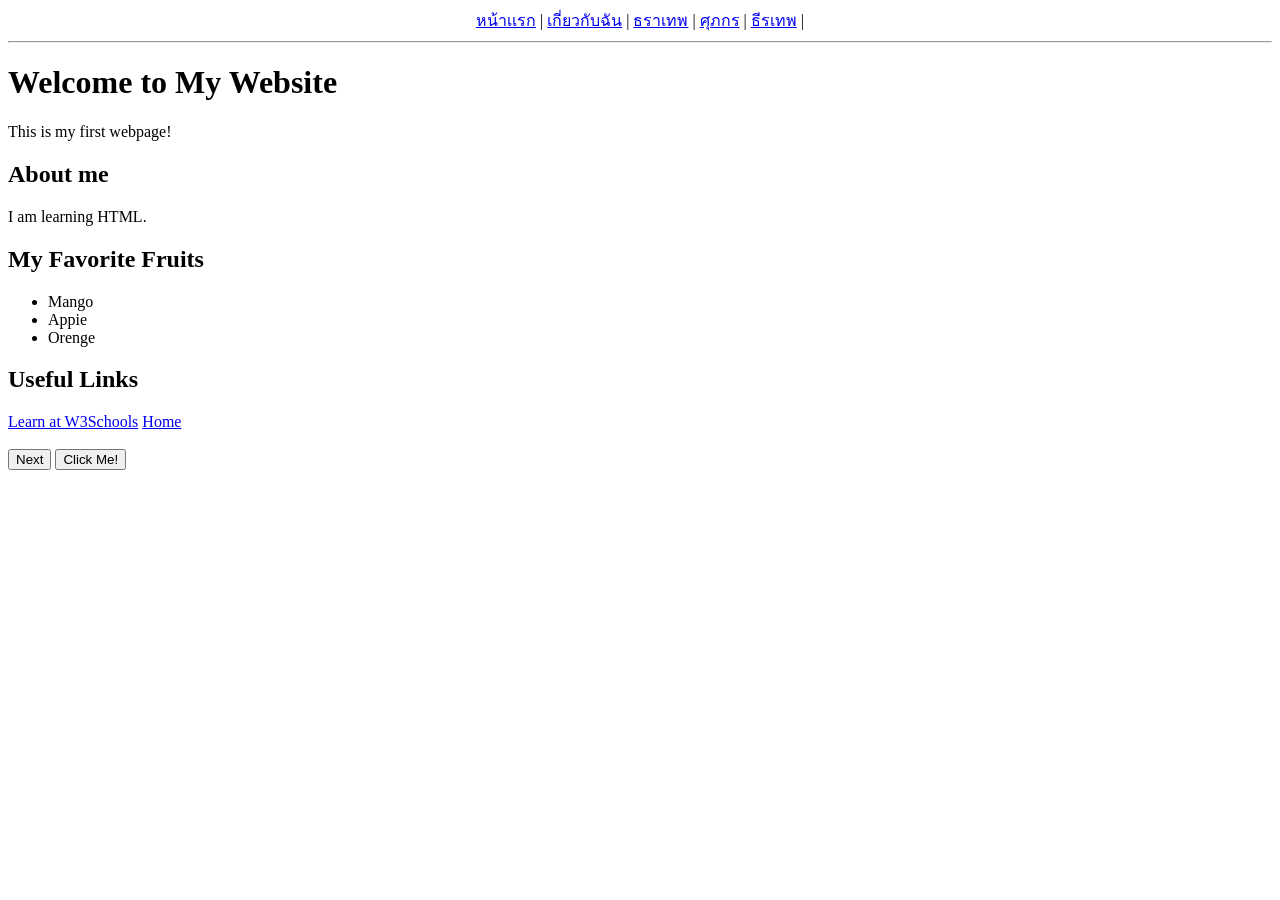
==== index.html @ 25d06b54 "edit h1" ====
<!doctype html>
<html>
    <head>
        <meta charset="utf-8">
        <title>Chanasit's Note</title>
    </head>
    <body>
        <center>
         <nav>
            <a href="index.html">หน้าเเรก</a> |
            <a href="Songkran.html">เกี่ยวกับฉัน</a> |
            <a href="Tharathep.html">ธราเทพ</a> |
            <a href="ball.html">ศุภกร</a> |
            <a href="bank.html">ธีรเทพ</a> |
        </nav>
        </center>

        <hr>

        <h1>Welcome to My Website</h1>
        <p1>This is my first webpage!</p1>

        <h2>About me</h2>
        <p>I am learning HTML.</p>

        <h2>My Favorite Fruits</h2>
        <ul>
            <li>Mango</li>
            <li>Appie</li>
            <li>Orenge</li>
        </ul>

        <h2>Useful Links</h2>
        <a href="https://www.w3schools.com">Learn at W3Schools</a>
        <a href="basichtml2.html">Home</a>
        <br><br>
        <a href="Songkran.html"><button>Next</button></a>
        <button>Click Me!</button>
    </body>

</html>
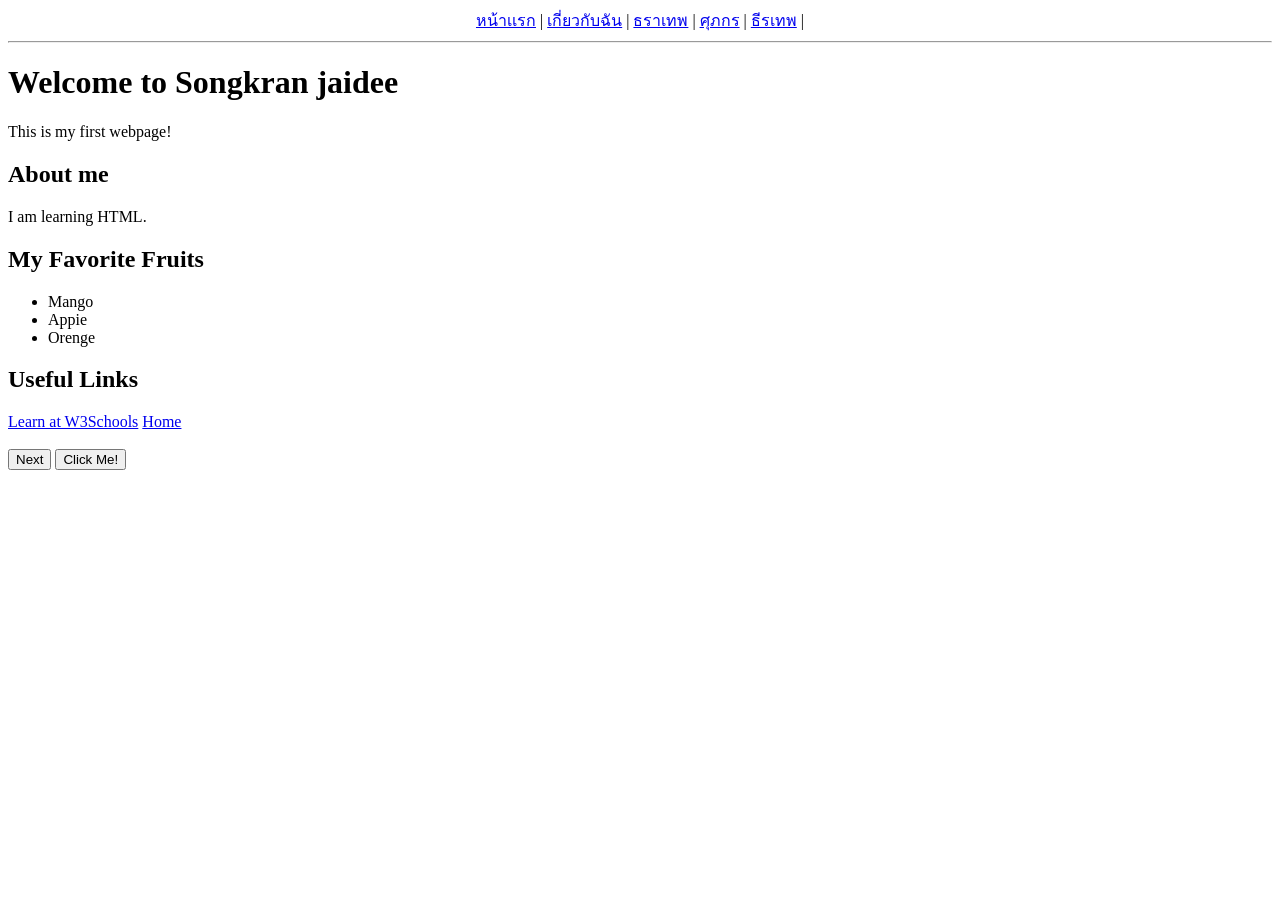
==== commit e96cb8d4: "edit h1" ====
--- a/index.html
+++ b/index.html
@@ -17,7 +17,7 @@
 
         <hr>
 
-        <h1>Welcome to My Website</h1>
+        <h1>Welcome to Songkran jaidee</h1>
         <p1>This is my first webpage!</p1>
 
         <h2>About me</h2>
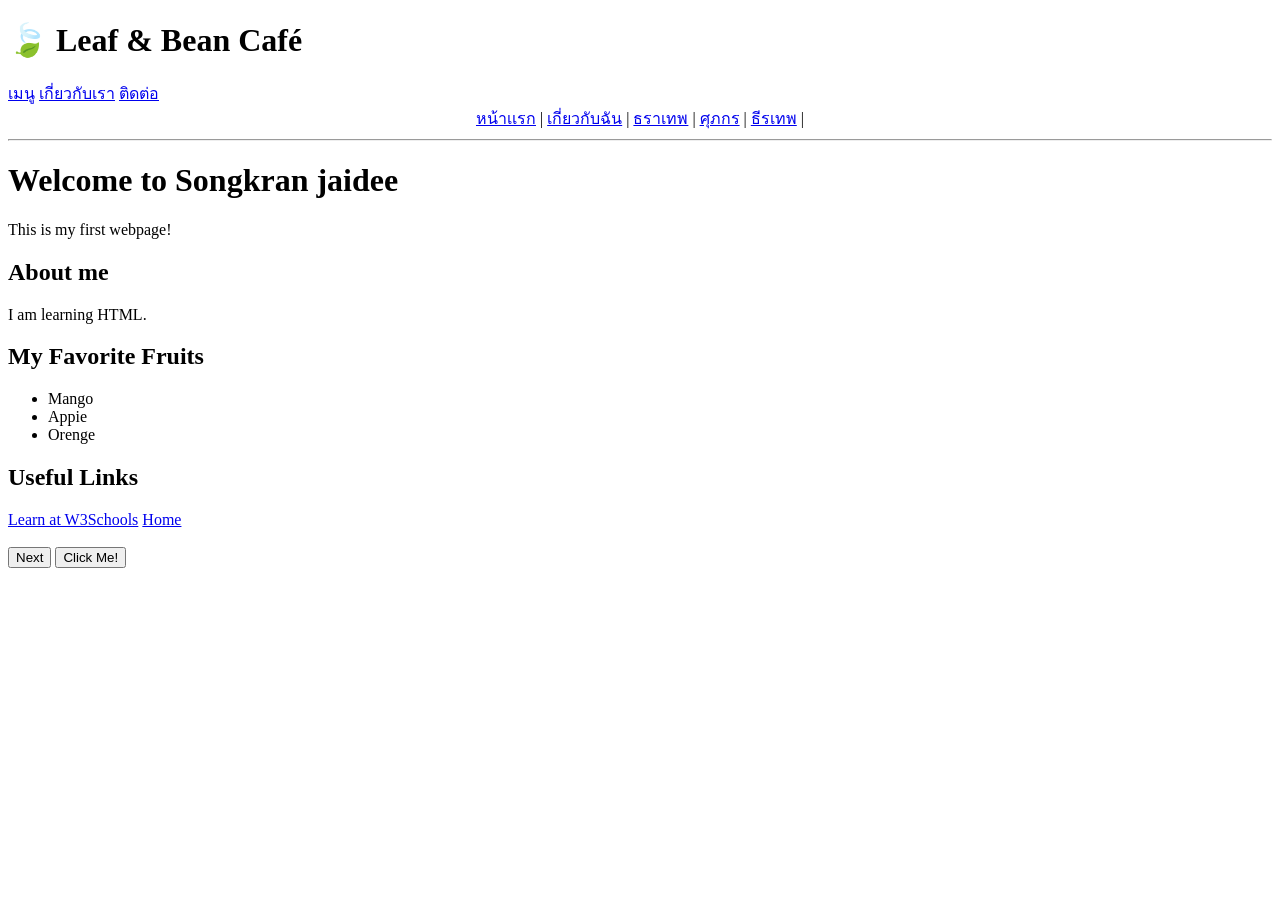
==== commit 6bb967eb: "add header" ====
--- a/index.html
+++ b/index.html
@@ -5,6 +5,14 @@
         <title>Chanasit's Note</title>
     </head>
     <body>
+        <header>
+    <h1>🍃 Leaf & Bean Café</h1>
+    <nav>
+        <a href="#menu">เมนู</a>
+        <a href="#about">เกี่ยวกับเรา</a>
+        <a href="#contact">ติดต่อ</a>
+    </nav>
+</header>
         <center>
          <nav>
             <a href="index.html">หน้าเเรก</a> |
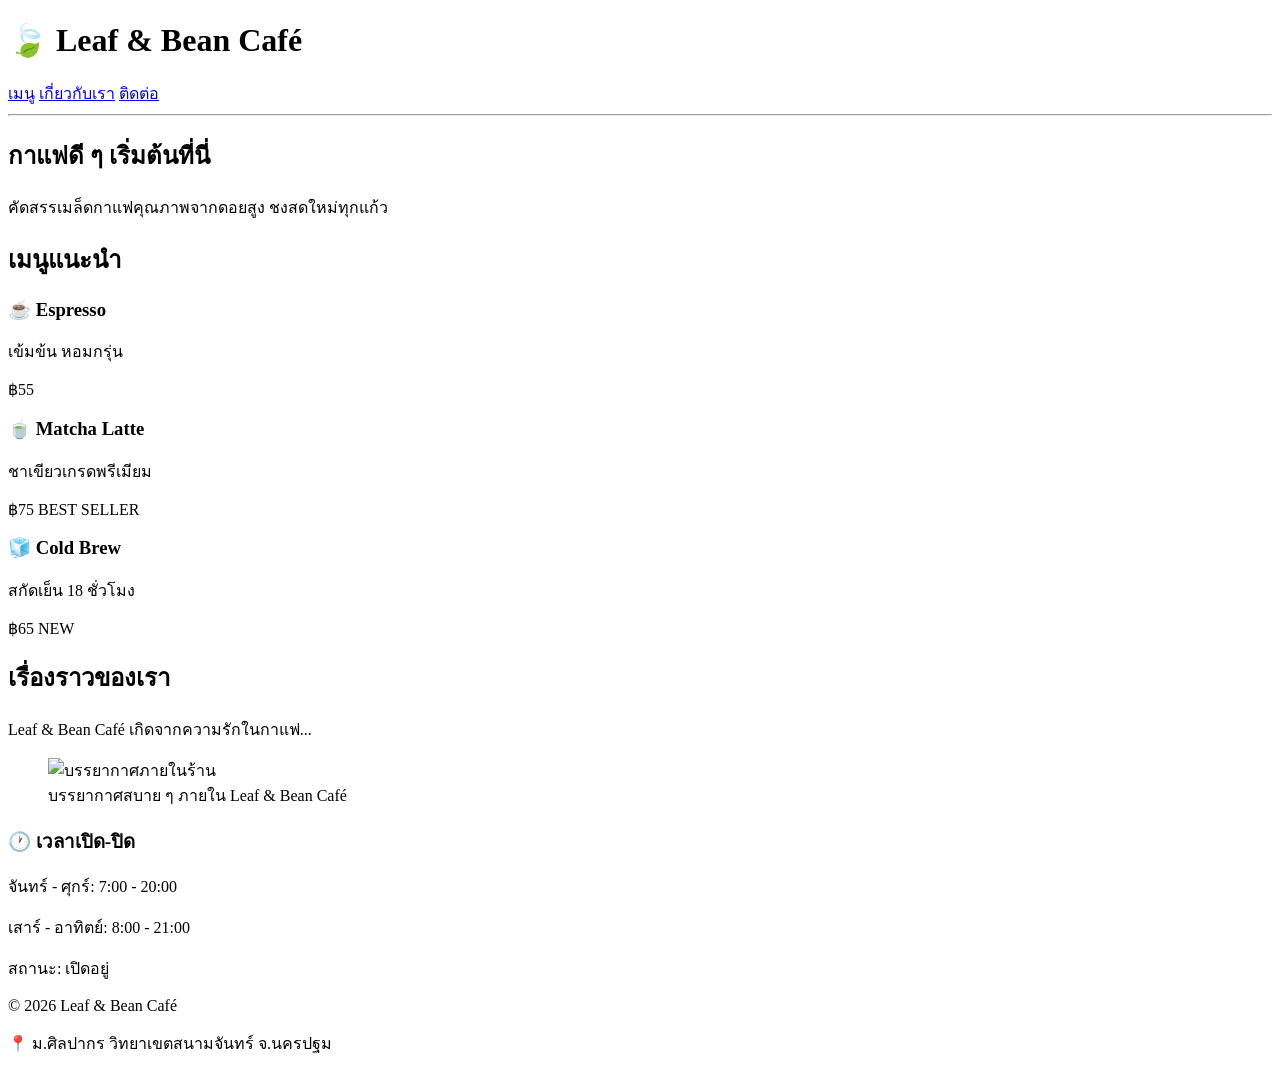
==== commit fe76e546: "new layout" ====
--- a/index.html
+++ b/index.html
@@ -8,42 +8,68 @@
         <header>
     <h1>🍃 Leaf & Bean Café</h1>
     <nav>
-        <a href="#menu">เมนู</a>
+        <a href="#drinkmenu">เมนู</a>
         <a href="#about">เกี่ยวกับเรา</a>
         <a href="#contact">ติดต่อ</a>
     </nav>
-</header>
-        <center>
-         <nav>
-            <a href="index.html">หน้าเเรก</a> |
-            <a href="Songkran.html">เกี่ยวกับฉัน</a> |
-            <a href="Tharathep.html">ธราเทพ</a> |
-            <a href="ball.html">ศุภกร</a> |
-            <a href="bank.html">ธีรเทพ</a> |
-        </nav>
-        </center>
+</header>  
+        <hr>
+        <main>
+    <!-- ส่วน Hero -->
+    <section>
+        <h2>กาแฟดี ๆ เริ่มต้นที่นี่</h2>
+        <p>คัดสรรเมล็ดกาแฟคุณภาพจากดอยสูง ชงสดใหม่ทุกแก้ว</p>
+    </section>
 
-        <hr>
+    <!-- ส่วนเมนู -->
+    <section id="menu"> 
+        <h2>เมนูแนะนำ</h2>
+     <div class="menu-grid">                     <!-- จัดเป็น Grid -->
 
-        <h1>Welcome to Songkran jaidee</h1>
-        <p1>This is my first webpage!</p1>
+    <div class="card">                           <!-- class "card" ใช้ซ้ำได้ -->
+        <h3 class="card-title">☕ Espresso</h3>
+        <p class="card-desc">เข้มข้น หอมกรุ่น</p>
+        <span class="price">฿55</span>
+    </div>
 
-        <h2>About me</h2>
-        <p>I am learning HTML.</p>
+    <div class="card featured">                  <!-- 2 class: card + featured -->
+        <h3 class="card-title">🍵 Matcha Latte</h3>
+        <p class="card-desc">ชาเขียวเกรดพรีเมียม</p>
+        <span class="price">฿75</span>
+        <span class="badge bestseller">BEST SELLER</span>
+    </div>
 
-        <h2>My Favorite Fruits</h2>
-        <ul>
-            <li>Mango</li>
-            <li>Appie</li>
-            <li>Orenge</li>
-        </ul>
+    <div class="card">
+        <h3 class="card-title">🧊 Cold Brew</h3>
+        <p class="card-desc">สกัดเย็น 18 ชั่วโมง</p>
+        <span class="price">฿65</span>
+        <span class="badge new">NEW</span>
+    </div>
 
-        <h2>Useful Links</h2>
-        <a href="https://www.w3schools.com">Learn at W3Schools</a>
-        <a href="basichtml2.html">Home</a>
-        <br><br>
-        <a href="Songkran.html"><button>Next</button></a>
-        <button>Click Me!</button>
+</div>
+    </section>
+
+    <!-- เรื่องราวร้าน — เนื้อหาอิสระ ใช้ <article> -->
+    <article id="about">
+        <h2>เรื่องราวของเรา</h2>
+        <p>Leaf & Bean Café เกิดจากความรักในกาแฟ...</p>
+        <figure>
+            <img src="cafe-interior.jpg" alt="บรรยากาศภายในร้าน">
+            <figcaption>บรรยากาศสบาย ๆ ภายใน Leaf & Bean Café</figcaption>
+        </figure>
+    </article>
+</main>
+<aside>
+    <h3>🕐 เวลาเปิด-ปิด</h3>
+    <p>จันทร์ - ศุกร์: 7:00 - 20:00</p>
+    <p>เสาร์ - อาทิตย์: 8:00 - 21:00</p>
+    <p>สถานะ: <span>เปิดอยู่</span></p>
+</aside>
+
+<footer id="contact">
+    <p>&copy; 2026 Leaf & Bean Café</p>
+    <p>📍 ม.ศิลปากร วิทยาเขตสนามจันทร์ จ.นครปฐม</p>
+</footer>
     </body>
 
 </html>
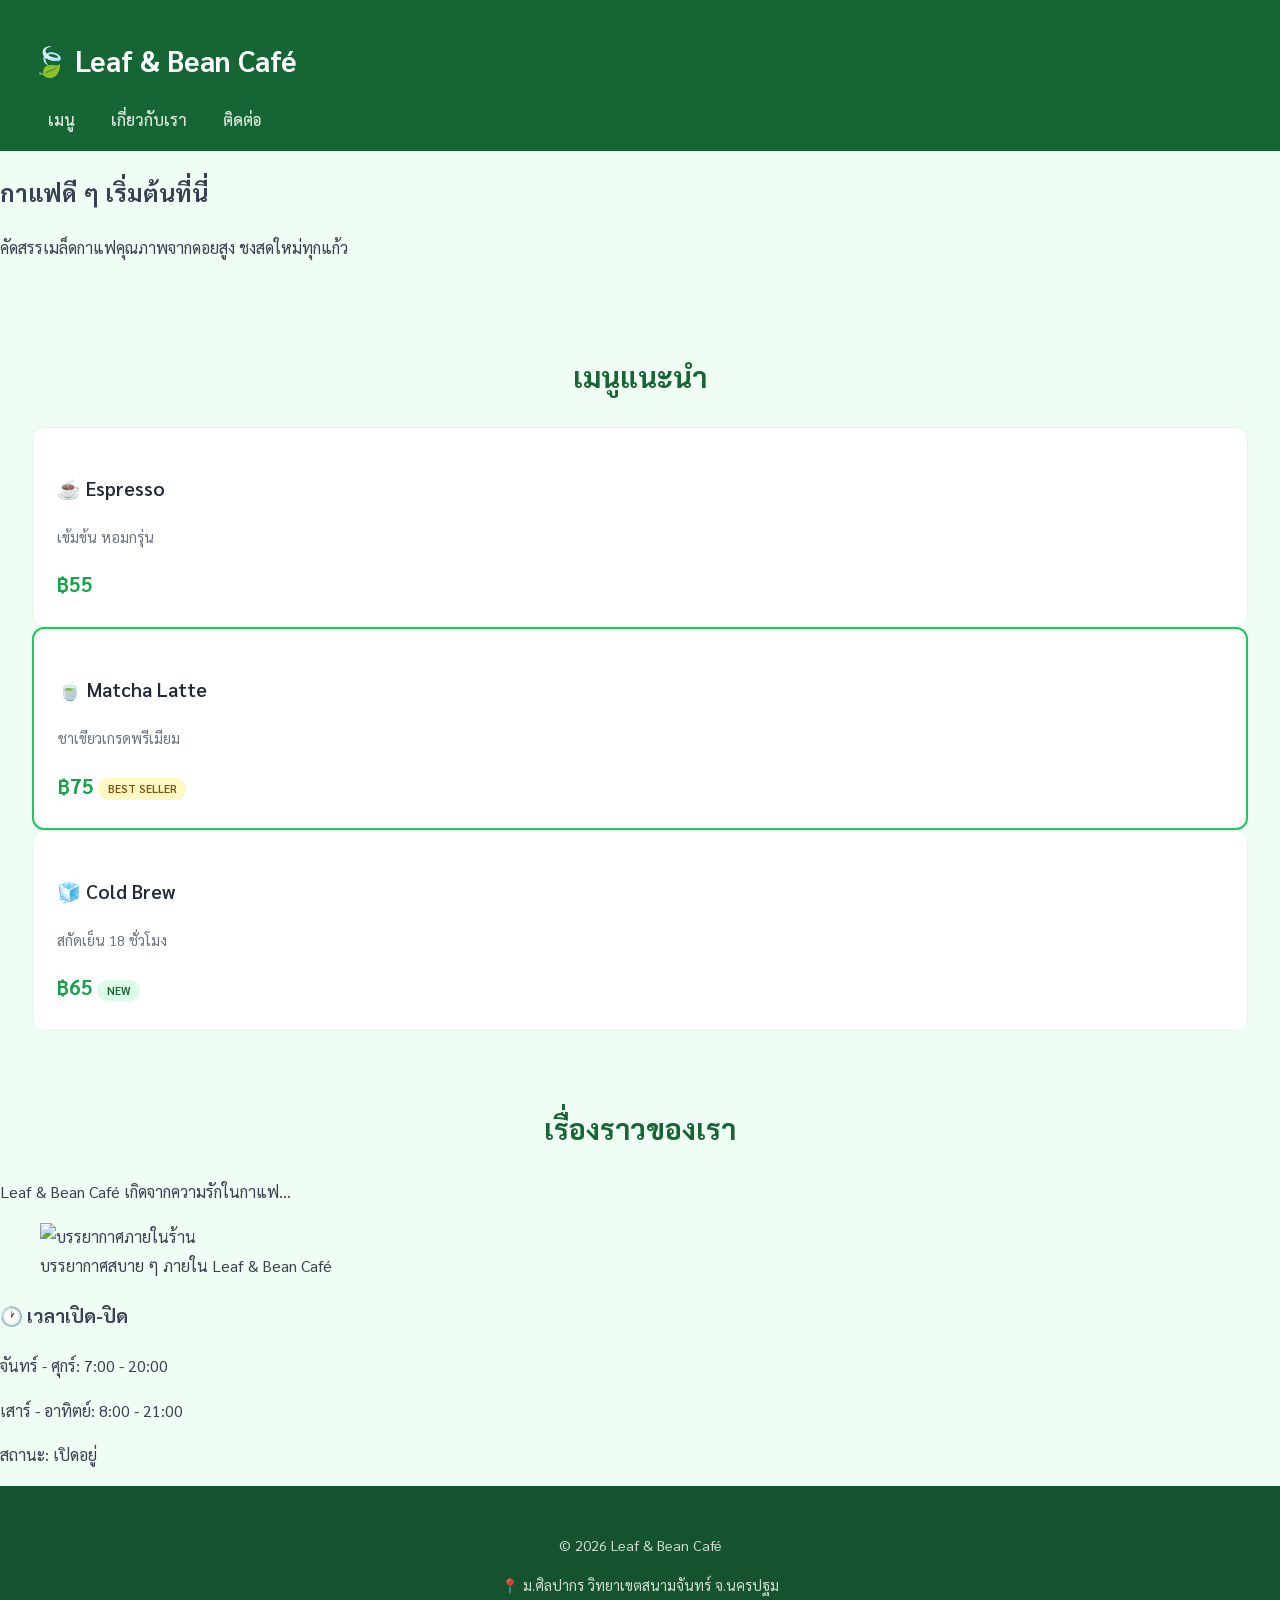
==== commit aae4670c: "basic css" ====
--- a/index.html
+++ b/index.html
@@ -2,28 +2,32 @@
 <html>
     <head>
         <meta charset="utf-8">
+        <meta name="viewport" content="width=device-width, initial-scale=1.0">
+        <link rel="preconnect" href="https://fonts.googleapis.com">
+        <link href="https://fonts.googleapis.com/css2?family=Sarabun:wght@400;600;700&display=swap"
+      rel="stylesheet">
         <title>Chanasit's Note</title>
+        <link rel="stylesheet" href="css/style.css">
     </head>
     <body>
-        <header>
-    <h1>🍃 Leaf & Bean Café</h1>
-    <nav>
+        <header class = "site-header" id = "top">
+    <h1 class = "logo">🍃 Leaf & Bean Café</h1>
+    <nav class = "main-nav">
         <a href="#drinkmenu">เมนู</a>
         <a href="#about">เกี่ยวกับเรา</a>
         <a href="#contact">ติดต่อ</a>
     </nav>
 </header>  
-        <hr>
         <main>
     <!-- ส่วน Hero -->
-    <section>
+    <section class="hero-selection">
         <h2>กาแฟดี ๆ เริ่มต้นที่นี่</h2>
         <p>คัดสรรเมล็ดกาแฟคุณภาพจากดอยสูง ชงสดใหม่ทุกแก้ว</p>
     </section>
 
     <!-- ส่วนเมนู -->
     <section id="menu"> 
-        <h2>เมนูแนะนำ</h2>
+        <h2 class="section-title">เมนูแนะนำ</h2>
      <div class="menu-grid">                     <!-- จัดเป็น Grid -->
 
     <div class="card">                           <!-- class "card" ใช้ซ้ำได้ -->
@@ -50,8 +54,9 @@
     </section>
 
     <!-- เรื่องราวร้าน — เนื้อหาอิสระ ใช้ <article> -->
+    <div class="content-wrapper"></div>
     <article id="about">
-        <h2>เรื่องราวของเรา</h2>
+        <h2 class="section-title">เรื่องราวของเรา</h2>
         <p>Leaf & Bean Café เกิดจากความรักในกาแฟ...</p>
         <figure>
             <img src="cafe-interior.jpg" alt="บรรยากาศภายในร้าน">
@@ -59,14 +64,14 @@
         </figure>
     </article>
 </main>
-<aside>
+<aside class="sidebar">
     <h3>🕐 เวลาเปิด-ปิด</h3>
     <p>จันทร์ - ศุกร์: 7:00 - 20:00</p>
     <p>เสาร์ - อาทิตย์: 8:00 - 21:00</p>
     <p>สถานะ: <span>เปิดอยู่</span></p>
 </aside>
 
-<footer id="contact">
+<footer class="site-footer" id ="contact">
     <p>&copy; 2026 Leaf & Bean Café</p>
     <p>📍 ม.ศิลปากร วิทยาเขตสนามจันทร์ จ.นครปฐม</p>
 </footer>
--- a/css/style.css
+++ b/css/style.css
@@ -0,0 +1,95 @@
+body {
+    font-family: 'Sarabun', sans-serif;
+    font-size: 16px;
+    line-height: 1.8;
+    color: #374151;
+    background-color: #f0fdf4;
+    margin: 0;
+}
+
+/* ── Header ── */
+.site-header {
+    background-color: #166534;
+    color: white;
+    padding: 1rem 2rem;
+}
+.logo {
+    font-size: 1.8rem;
+    font-weight: 700;
+}
+.main-nav a {
+    color: rgba(255,255,255,0.85);
+    text-decoration: none;
+    font-weight: 500;
+    padding: 0.5rem 1rem;
+}
+.main-nav a:hover {
+    color: white;
+}
+
+/* ── Hero ── */
+.hero-section {
+    background: linear-gradient(135deg, #15803d, #22c55e);
+    color: white;
+    text-align: center;
+    padding: 4rem 2rem;
+}
+.hero-section h2 {
+    font-size: 2.5rem;
+    font-weight: 700;
+}
+
+/* ── Menu Section ── */
+#menu {
+    background-color: #f0fdf4;
+    padding: 3rem 2rem;
+}
+.section-title {
+    font-size: 1.8rem;
+    font-weight: 700;
+    color: #166534;
+    text-align: center;
+}
+
+/* ── Cards ── */
+.card {
+    background: white;
+    border: 1px solid #dcfce7;
+    border-radius: 12px;
+    padding: 1.5rem;
+}
+.card.featured {
+    border: 2px solid #22c55e;
+}
+.card-title {
+    font-size: 1.2rem;
+    font-weight: 600;
+    color: #1f2937;
+}
+.card-desc {
+    color: #6b7280;
+    font-size: 0.9rem;
+}
+.price {
+    font-size: 1.3rem;
+    font-weight: 700;
+    color: #16a34a;
+}
+.badge {
+    font-size: 0.7rem;
+    font-weight: 600;
+    padding: 0.2rem 0.6rem;
+    border-radius: 20px;
+    text-transform: uppercase;
+}
+.bestseller { background: #fef9c3; color: #854d0e; }
+.new { background: #dcfce7; color: #166534; }
+
+/* ── Footer ── */
+.site-footer {
+    background-color: #14532d;
+    color: rgba(255,255,255,0.8);
+    text-align: center;
+    padding: 2rem;
+    font-size: 0.9rem;
+}
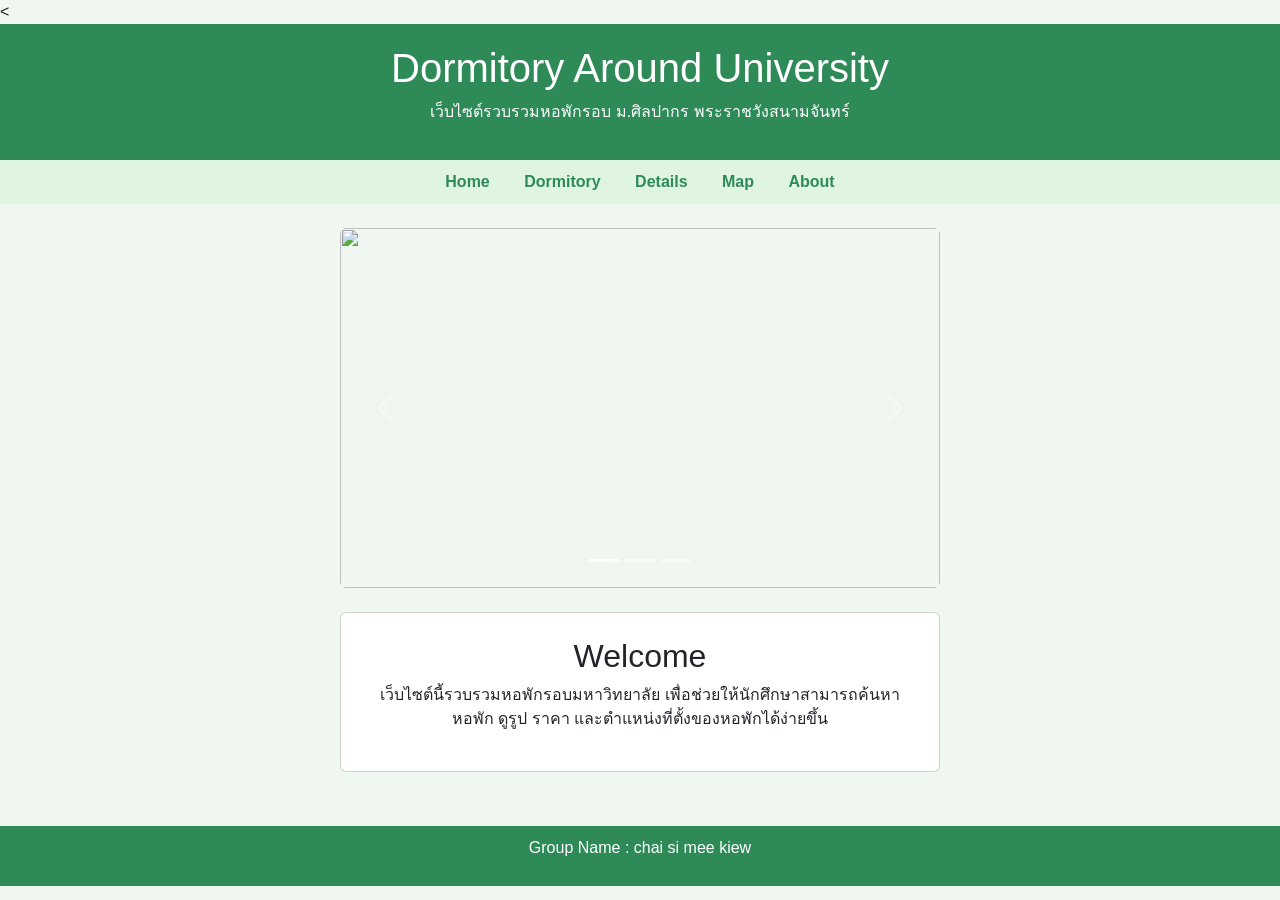
==== commit 4581a845: "new index" ====
--- a/index.html
+++ b/index.html
@@ -1,80 +1,115 @@
-<!doctype html>
-<html>
-    <head>
-        <meta charset="utf-8">
-        <meta name="viewport" content="width=device-width, initial-scale=1.0">
-        <link rel="preconnect" href="https://fonts.googleapis.com">
-        <link href="https://fonts.googleapis.com/css2?family=Sarabun:wght@400;600;700&display=swap"
-      rel="stylesheet">
-        <title>Chanasit's Note</title>
-        <link rel="stylesheet" href="css/style.css">
-    </head>
-    <body>
-        <header class = "site-header" id = "top">
-    <h1 class = "logo">🍃 Leaf & Bean Café</h1>
-    <nav class = "main-nav">
-        <a href="#drinkmenu">เมนู</a>
-        <a href="#about">เกี่ยวกับเรา</a>
-        <a href="#contact">ติดต่อ</a>
-    </nav>
-</header>  
-        <main>
-    <!-- ส่วน Hero -->
-    <section class="hero-selection">
-        <h2>กาแฟดี ๆ เริ่มต้นที่นี่</h2>
-        <p>คัดสรรเมล็ดกาแฟคุณภาพจากดอยสูง ชงสดใหม่ทุกแก้ว</p>
-    </section>
-
-    <!-- ส่วนเมนู -->
-    <section id="menu"> 
-        <h2 class="section-title">เมนูแนะนำ</h2>
-     <div class="menu-grid">                     <!-- จัดเป็น Grid -->
-
-    <div class="card">                           <!-- class "card" ใช้ซ้ำได้ -->
-        <h3 class="card-title">☕ Espresso</h3>
-        <p class="card-desc">เข้มข้น หอมกรุ่น</p>
-        <span class="price">฿55</span>
-    </div>
-
-    <div class="card featured">                  <!-- 2 class: card + featured -->
-        <h3 class="card-title">🍵 Matcha Latte</h3>
-        <p class="card-desc">ชาเขียวเกรดพรีเมียม</p>
-        <span class="price">฿75</span>
-        <span class="badge bestseller">BEST SELLER</span>
-    </div>
-
-    <div class="card">
-        <h3 class="card-title">🧊 Cold Brew</h3>
-        <p class="card-desc">สกัดเย็น 18 ชั่วโมง</p>
-        <span class="price">฿65</span>
-        <span class="badge new">NEW</span>
-    </div>
-
-</div>
-    </section>
-
-    <!-- เรื่องราวร้าน — เนื้อหาอิสระ ใช้ <article> -->
-    <div class="content-wrapper"></div>
-    <article id="about">
-        <h2 class="section-title">เรื่องราวของเรา</h2>
-        <p>Leaf & Bean Café เกิดจากความรักในกาแฟ...</p>
-        <figure>
-            <img src="cafe-interior.jpg" alt="บรรยากาศภายในร้าน">
-            <figcaption>บรรยากาศสบาย ๆ ภายใน Leaf & Bean Café</figcaption>
-        </figure>
-    </article>
-</main>
-<aside class="sidebar">
-    <h3>🕐 เวลาเปิด-ปิด</h3>
-    <p>จันทร์ - ศุกร์: 7:00 - 20:00</p>
-    <p>เสาร์ - อาทิตย์: 8:00 - 21:00</p>
-    <p>สถานะ: <span>เปิดอยู่</span></p>
-</aside>
-
-<footer class="site-footer" id ="contact">
-    <p>&copy; 2026 Leaf & Bean Café</p>
-    <p>📍 ม.ศิลปากร วิทยาเขตสนามจันทร์ จ.นครปฐม</p>
-</footer>
-    </body>
-
+<<!DOCTYPE html>
+<html>
+<head>
+<meta name="viewport" content="width=device-width, initial-scale=1.0">
+<title>Dormitory Around University</title>
+<link href="https://cdn.jsdelivr.net/npm/bootstrap@5.3.0/dist/css/bootstrap.min.css" rel="stylesheet">
+
+<style>
+body {
+    font-family: Arial;
+    background-color: #f0f7f0;
+}
+
+header {
+    background: #2e8b57;
+    color: white;
+    text-align: center;
+    padding: 20px;
+}
+
+nav.mynav {
+    background: #dff5e1;
+    text-align: center;
+    padding: 10px;
+}
+
+nav.mynav a {
+    margin: 15px;
+    text-decoration: none;
+    color: #2e8b57;
+    font-weight: bold;
+}
+
+nav.mynav a:hover {
+    color: white;
+    background-color: #228B22;
+    padding: 5px 8px;
+    border-radius: 5px;
+}
+
+.carousel-item img {
+    height: 360px;
+    object-fit: cover;
+}
+
+footer {
+    background: #2e8b57;
+    color: white;
+    text-align: center;
+    padding: 10px;
+    margin-top: 30px;
+}
+</style>
+</head>
+
+<body>
+
+<header>
+    <h1>Dormitory Around University</h1>
+    <p>เว็บไซต์รวบรวมหอพักรอบ ม.ศิลปากร พระราชวังสนามจันทร์</p>
+</header>
+
+<nav class="mynav">
+    <a href="#">Home</a>
+    <a href="#">Dormitory</a>
+    <a href="#">Details</a>
+    <a href="#">Map</a>
+    <a href="#">About</a>
+</nav>
+
+<section class="text-center py-4">
+
+    <div id="myCarousel" class="carousel slide mx-auto mb-4" style="max-width:600px;" data-bs-ride="carousel">
+
+        <div class="carousel-indicators">
+            <button type="button" data-bs-target="#myCarousel" data-bs-slide-to="0" class="active"></button>
+            <button type="button" data-bs-target="#myCarousel" data-bs-slide-to="1"></button>
+            <button type="button" data-bs-target="#myCarousel" data-bs-slide-to="2"></button>
+        </div>
+
+        <div class="carousel-inner rounded">
+            <div class="carousel-item active">
+                <img src="silpakorn.png" class="d-block w-100">
+            </div>
+            <div class="carousel-item">
+                <img src="image1.png" class="d-block w-100">
+            </div>
+            <div class="carousel-item">
+                <img src="image2.png" class="d-block w-100">
+            </div>
+        </div>
+
+        <button class="carousel-control-prev" type="button" data-bs-target="#myCarousel" data-bs-slide="prev">
+            <span class="carousel-control-prev-icon"></span>
+        </button>
+        <button class="carousel-control-next" type="button" data-bs-target="#myCarousel" data-bs-slide="next">
+            <span class="carousel-control-next-icon"></span>
+        </button>
+
+    </div>
+
+    <div class="card mx-auto p-4" style="max-width:600px;">
+        <h2>Welcome</h2>
+        <p>เว็บไซต์นี้รวบรวมหอพักรอบมหาวิทยาลัย เพื่อช่วยให้นักศึกษาสามารถค้นหาหอพัก ดูรูป ราคา และตำแหน่งที่ตั้งของหอพักได้ง่ายขึ้น</p>
+    </div>
+
+</section>
+
+<footer>
+    <p>Group Name : chai si mee kiew</p>
+</footer>
+
+<script src="https://cdn.jsdelivr.net/npm/bootstrap@5.3.0/dist/js/bootstrap.bundle.min.js"></script>
+</body>
 </html>
